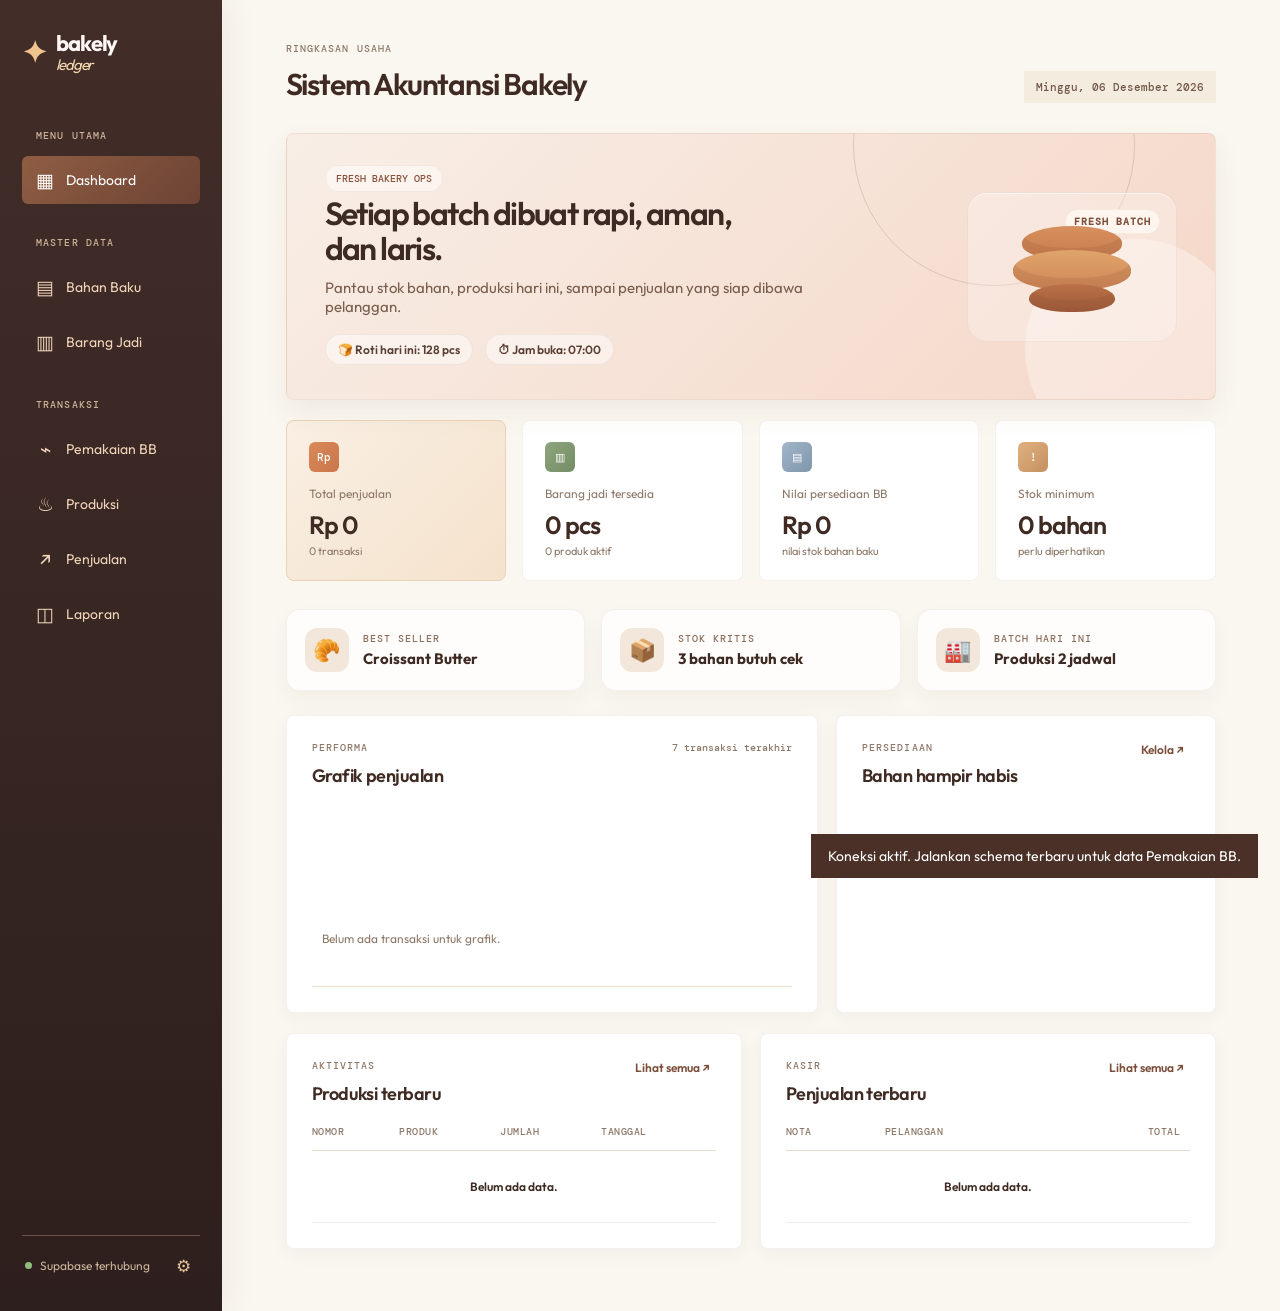
==== frontend/index.html @ c8864c06 "Rename index.html to frontend/index.html" ====
<!doctype html>
<html lang="id">
<head>
  <meta charset="utf-8"><meta name="viewport" content="width=device-width, initial-scale=1">
  <title>Bakely | Sistem Akuntansi Bakery</title>
  <link rel="preconnect" href="https://fonts.googleapis.com"><link rel="preconnect" href="https://fonts.gstatic.com" crossorigin>
  <link href="https://fonts.googleapis.com/css2?family=DM+Mono:wght@400;500&family=Outfit:wght@400;500;600;700&display=swap" rel="stylesheet">
  <link rel="stylesheet" href="/styles.css">
</head>
<body>
  <div class="shell">
    <aside class="sidebar">
      <div class="brand"><span class="brand-mark">✦</span><span>bakely<br><em>ledger</em></span></div>
      <p class="eyebrow">Menu utama</p>
      <nav class="nav-group"><button class="nav-item active" data-view="dashboard"><span>▦</span> Dashboard</button></nav>
      <p class="eyebrow nav-label">Master data</p>
      <nav class="nav-group"><button class="nav-item" data-view="bahan"><span>▤</span> Bahan Baku</button><button class="nav-item" data-view="produk"><span>▥</span> Barang Jadi</button></nav>
      <p class="eyebrow nav-label">Transaksi</p>
      <nav class="nav-group"><button class="nav-item" data-view="pemakaian"><span>⌁</span> Pemakaian BB</button><button class="nav-item" data-view="produksi"><span>♨</span> Produksi</button><button class="nav-item" data-view="penjualan"><span>↗</span> Penjualan</button><button class="nav-item" data-view="laporan"><span>◫</span> Laporan</button></nav>
      <div class="sidebar-foot"><span class="status-dot"></span><span id="connection-label">Menghubungkan...</span><button id="settings-button" title="Lihat koneksi">⚙</button></div>
    </aside>
    <main class="main-content">
      <header class="topbar"><div><p class="eyebrow" id="page-kicker">Ringkasan usaha</p><h1 id="page-title">Sistem Akuntansi Bakely</h1></div><div class="date-stamp" id="today"></div></header>

      <section id="dashboard-view" class="view active-view">
        <div class="hero-strip">
          <div class="hero-copy">
            <span class="tag">Fresh bakery ops</span>
            <h2>Setiap batch dibuat rapi, aman, dan laris.</h2>
            <p>Pantau stok bahan, produksi hari ini, sampai penjualan yang siap dibawa pelanggan.</p>
            <div class="hero-meta">
              <span>🍞 Roti hari ini: 128 pcs</span>
              <span>⏱ Jam buka: 07:00</span>
            </div>
          </div>
          <div class="hero-visual">
            <div class="mini-badge">Fresh batch</div>
            <div class="bread-illustration">
              <span class="bread-shape bread-top"></span>
              <span class="bread-shape bread-mid"></span>
              <span class="bread-shape bread-bottom"></span>
            </div>
          </div>
        </div>

        <div class="metric-grid">
          <article class="metric-card accent" data-view-link="penjualan"><div class="metric-icon">Rp</div><p>Total penjualan</p><strong id="sales-total">Rp 0</strong><small id="sales-count">0 transaksi</small></article>
          <article class="metric-card" data-view-link="produk"><div class="metric-icon mint">▥</div><p>Barang jadi tersedia</p><strong id="finished-total">0 pcs</strong><small id="product-count">0 produk aktif</small></article>
          <article class="metric-card" data-view-link="bahan"><div class="metric-icon blue">▤</div><p>Nilai persediaan BB</p><strong id="inventory-total">Rp 0</strong><small>nilai stok bahan baku</small></article>
          <article class="metric-card" data-view-link="bahan"><div class="metric-icon peach">!</div><p>Stok minimum</p><strong id="low-stock-count">0 bahan</strong><small>perlu diperhatikan</small></article>
        </div>

        <div class="feature-strip">
          <article class="feature-card warm" data-view-link="produk">
            <span class="feature-icon">🥐</span>
            <div><p>Best seller</p><strong>Croissant Butter</strong></div>
          </article>
          <article class="feature-card soft" data-view-link="bahan">
            <span class="feature-icon">📦</span>
            <div><p>Stok kritis</p><strong>3 bahan butuh cek</strong></div>
          </article>
          <article class="feature-card mint" data-view-link="produksi">
            <span class="feature-icon">🏭</span>
            <div><p>Batch hari ini</p><strong>Produksi 2 jadwal</strong></div>
          </article>
        </div>

        <div class="dashboard-grid"><section class="panel chart-panel"><div class="panel-heading"><div><p class="eyebrow">Performa</p><h3>Grafik penjualan</h3></div><span class="period-label">7 transaksi terakhir</span></div><div class="bar-chart" id="sales-chart"></div></section><section class="panel"><div class="panel-heading"><div><p class="eyebrow">Persediaan</p><h3>Bahan hampir habis</h3></div><button class="text-button" data-view-link="bahan">Kelola ↗</button></div><div id="low-stock-list" class="stock-list"><p class="empty-state">Memuat data...</p></div></section></div>
        <div class="dashboard-grid lower-grid"><section class="panel"><div class="panel-heading"><div><p class="eyebrow">Aktivitas</p><h3>Produksi terbaru</h3></div><button class="text-button" data-view-link="produksi">Lihat semua ↗</button></div><div class="table-wrap"><table><thead><tr><th>Nomor</th><th>Produk</th><th>Jumlah</th><th>Tanggal</th></tr></thead><tbody id="recent-production"></tbody></table></div></section><section class="panel"><div class="panel-heading"><div><p class="eyebrow">Kasir</p><h3>Penjualan terbaru</h3></div><button class="text-button" data-view-link="penjualan">Lihat semua ↗</button></div><div class="table-wrap"><table><thead><tr><th>Nota</th><th>Pelanggan</th><th class="align-right">Total</th></tr></thead><tbody id="recent-sales"></tbody></table></div></section></div>
      </section>

      <section id="bahan-view" class="view"><div class="section-heading"><div><p class="eyebrow">Master data</p><h2>Bahan baku</h2></div><button class="primary-button" data-open="material-modal">＋ Tambah bahan</button></div><section class="panel"><div class="table-wrap"><table><thead><tr><th>Nama bahan</th><th>Satuan</th><th>Stok</th><th>Minimum</th><th>Harga satuan</th><th>Status</th><th></th></tr></thead><tbody id="material-table"></tbody></table></div></section></section>
      <section id="produk-view" class="view"><div class="section-heading"><div><p class="eyebrow">Master data</p><h2>Barang jadi</h2></div><button class="primary-button" data-open="product-modal">＋ Tambah produk</button></div><section class="panel"><div class="table-wrap"><table><thead><tr><th>Kode</th><th>Nama produk</th><th>Harga jual</th><th>Stok</th><th>Status</th><th></th></tr></thead><tbody id="product-table"></tbody></table></div></section></section>
      <section id="pemakaian-view" class="view"><div class="section-heading"><div><p class="eyebrow">Transaksi</p><h2>Pemakaian bahan baku</h2></div><button class="primary-button" data-view-link="produksi">＋ Catat bersama produksi</button></div><section class="panel"><div class="table-wrap"><table><thead><tr><th>Produksi</th><th>Bahan baku</th><th>Jumlah terpakai</th><th>Tanggal</th></tr></thead><tbody id="usage-table"></tbody></table></div></section></section>
      <section id="produksi-view" class="view"><div class="section-heading"><div><p class="eyebrow">Transaksi</p><h2>Produksi</h2></div><button class="primary-button" data-open="production-modal">＋ Catat produksi</button></div><section class="panel"><div class="table-wrap"><table><thead><tr><th>Nomor</th><th>Barang jadi</th><th>Jumlah</th><th>Tanggal</th><th>Catatan</th></tr></thead><tbody id="production-table"></tbody></table></div></section></section>
      <section id="penjualan-view" class="view"><div class="section-heading"><div><p class="eyebrow">Transaksi</p><h2>Penjualan</h2></div><button class="primary-button" data-open="sale-modal">＋ Catat penjualan</button></div><section class="panel"><div class="table-wrap"><table><thead><tr><th>Nota</th><th>Pelanggan</th><th>Tanggal</th><th>Status</th><th class="align-right">Total</th></tr></thead><tbody id="sales-table"></tbody></table></div></section></section>

      <section id="laporan-view" class="view">
        <div class="section-heading">
          <div><p class="eyebrow">Analisis usaha</p><h2>Laporan</h2></div>
          <button class="primary-button" type="button" data-view-link="penjualan">Lihat penjualan</button>
        </div>

        <div class="report-grid">
          <article class="report-card accent" data-view-link="penjualan">
            <p>Total penjualan</p>
            <strong id="report-sales-total">Rp 0</strong>
            <small id="report-sales-count-detail">0 transaksi</small>
          </article>
          <article class="report-card" data-view-link="produksi">
            <p>Produksi</p>
            <strong id="report-production-total">0 pcs</strong>
            <small id="report-production-count">0 batch</small>
          </article>
          <article class="report-card" data-view-link="bahan">
            <p>Stok kritis</p>
            <strong id="report-low-stock-total">0 bahan</strong>
            <small>perlu restock</small>
          </article>
          <article class="report-card" data-view-link="produk">
            <p>Barang siap jual</p>
            <strong id="report-ready-product-total">0 pcs</strong>
            <small id="report-ready-product-label">stok tersedia</small>
          </article>
        </div>

        <div class="report-panels">
          <section class="panel">
            <div class="panel-heading">
              <div><p class="eyebrow">Ringkasan</p><h3>Penjualan terakhir</h3></div>
            </div>
            <div class="table-wrap">
              <table>
                <thead><tr><th>Nota</th><th>Pelanggan</th><th>Tanggal</th><th class="align-right">Total</th></tr></thead>
                <tbody id="report-sales-table"></tbody>
              </table>
            </div>
          </section>

          <section class="panel">
            <div class="panel-heading">
              <div><p class="eyebrow">Inventori</p><h3>Bahan baku perlu perhatian</h3></div>
            </div>
            <div class="table-wrap">
              <table>
                <thead><tr><th>Bahan</th><th>Stok</th><th>Minimum</th><th>Status</th></tr></thead>
                <tbody id="report-stock-table"></tbody>
              </table>
            </div>
          </section>
        </div>
      </section>
    </main>
  </div>
  <div class="modal-backdrop" id="material-modal"><form class="modal action-form"><button type="button" class="close-button" data-close-modal>×</button><p class="eyebrow">Master bahan</p><h2 id="material-modal-title">Tambah bahan baku</h2><input id="material-id" type="hidden"><label>Nama bahan<input id="material-name" required></label><div class="form-grid"><label>Satuan<input id="material-unit" value="kg" required></label><label>Stok awal<input id="material-stock" type="number" min="0" step="0.01" required></label><label>Stok minimum<input id="material-minimum" type="number" min="0" step="0.01" required></label><label>Harga satuan<input id="material-price" type="number" min="0" required></label></div><button class="primary-button" type="submit">Simpan bahan</button><p class="form-message"></p></form></div>
  <div class="modal-backdrop" id="product-modal"><form class="modal action-form"><button type="button" class="close-button" data-close-modal>×</button><p class="eyebrow">Master barang jadi</p><h2 id="product-modal-title">Tambah barang jadi</h2><input id="product-id" type="hidden"><label>Kode produk<input id="product-code" required></label><label>Nama produk<input id="product-name" required></label><div class="form-grid"><label>Harga jual<input id="product-price" type="number" min="0" required></label><label>Stok awal<input id="product-stock" type="number" min="0" required></label><label>Satuan<input id="product-unit" value="pcs" required></label></div><button class="primary-button" type="submit">Simpan produk</button><p class="form-message"></p></form></div>
  <div class="modal-backdrop" id="production-modal"><form class="modal action-form"><button type="button" class="close-button" data-close-modal>×</button><p class="eyebrow">Dapur produksi</p><h2>Catat produksi</h2><label>Nomor produksi<input id="production-number" required></label><label>Barang jadi<select id="production-product" required></select></label><label>Jumlah produksi<input id="production-amount" type="number" min="1" required></label><label>Catatan<input id="production-note"></label><div class="usage-box"><div class="panel-heading"><strong>Pemakaian bahan baku</strong><button class="text-button" type="button" id="add-usage">＋ Tambah baris</button></div><div id="usage-fields"></div></div><button class="primary-button" type="submit">Simpan produksi</button><p class="form-message"></p></form></div>
  <div class="modal-backdrop" id="sale-modal"><form class="modal action-form"><button type="button" class="close-button" data-close-modal>×</button><p class="eyebrow">Kasir</p><h2>Catat penjualan</h2><label>Nomor nota<input id="sale-number" required></label><label>Pelanggan<input id="sale-customer" value="Umum" required></label><div class="usage-box"><div class="panel-heading"><strong>Barang terjual</strong><button class="text-button" type="button" id="add-sale-item">＋ Tambah baris</button></div><div id="sale-fields"></div></div><button class="primary-button" type="submit">Simpan penjualan</button><p class="form-message"></p></form></div>
  <div class="modal-backdrop" id="sale-detail-modal"><div class="modal"><button type="button" class="close-button" data-close-modal>×</button><p class="eyebrow">Detail transaksi</p><h2 id="detail-sale-number">Detail penjualan</h2><p id="detail-sale-meta" class="modal-copy"></p><div class="table-wrap"><table><thead><tr><th>Produk</th><th>Qty</th><th>Harga</th><th class="align-right">Subtotal</th></tr></thead><tbody id="sale-detail-table"></tbody></table></div><div class="detail-total"><span>Total</span><strong id="detail-sale-total">Rp 0</strong></div></div></div>
  <div class="toast" id="toast"></div><script src="/app.js"></script>
</body>
</html>
---- styles.css ----
:root{--ink:#4a2d2b;--muted:#987b78;--line:#eadbd8;--paper:#fffaf9;--cream:#f8ecec;--orange:#d87388;--orange-dark:#a84961;--mint:#ead7d7;--peach:#f5d2d7;--brown:#573532;--shadow:0 14px 40px rgba(92,48,52,.09)}
*{box-sizing:border-box}body{margin:0;background:var(--paper);color:var(--ink);font-family:Outfit,sans-serif;font-size:14px}button,input{font:inherit}.shell{min-height:100vh;display:flex}.sidebar{width:245px;background:var(--brown);color:#fff7f5;padding:30px 20px;display:flex;flex-direction:column}.brand{display:flex;align-items:center;gap:10px;font-size:20px;font-weight:700;line-height:.85;letter-spacing:-.04em}.brand em{font-size:15px;font-weight:400;color:#f4b9c2}.brand-mark{color:#f29bac;font-size:28px}.eyebrow{color:var(--muted);font:500 10px 'DM Mono',monospace;letter-spacing:.11em;text-transform:uppercase;margin:0 0 10px}.sidebar .eyebrow{color:#d4a5a7;margin:58px 14px 14px}.nav-item{display:flex;align-items:center;gap:12px;border:0;background:none;color:#eac9ca;border-radius:8px;width:100%;padding:13px 14px;text-align:left;cursor:pointer;margin-bottom:4px}.nav-item span{font-size:19px;width:18px;text-align:center}.nav-item.active,.nav-item:hover{background:#75484a;color:#fff}.sidebar-foot{border-top:1px solid #805658;margin-top:auto;padding:18px 3px 0;display:flex;align-items:center;gap:8px;color:#e8bfc1;font-size:12px}.status-dot{height:7px;width:7px;background:#f29bac;border-radius:50%}.sidebar-foot button{margin-left:auto;border:0;background:none;color:#f2c8ca;cursor:pointer;font-size:17px}.main-content{max-width:1320px;width:100%;padding:40px 5.5vw}.topbar{display:flex;justify-content:space-between;align-items:flex-end;margin-bottom:38px}.topbar h1{font-size:27px;letter-spacing:-.04em;margin:0}.date-stamp{font:500 11px 'DM Mono',monospace;color:var(--muted)}.view{display:none}.view.active-view{display:block}.hero-strip{background:#f7dfe2;min-height:185px;padding:29px 34px;display:flex;justify-content:space-between;align-items:center;position:relative;overflow:hidden}.hero-strip:after{content:'';position:absolute;width:280px;height:280px;border:1px solid rgba(168,73,97,.2);border-radius:50%;right:80px;top:-130px}.tag{color:var(--orange-dark);font:500 10px 'DM Mono',monospace;text-transform:uppercase}.hero-strip h2{font-size:26px;max-width:420px;line-height:1.08;letter-spacing:-.04em;margin:12px 0 8px}.hero-strip p{color:#89666a;margin:0}.hero-badge{background:var(--orange);color:#fff4f5;padding:15px 19px;text-align:center;font:500 10px 'DM Mono',monospace;z-index:1}.hero-badge strong{font:700 20px Outfit}.metric-grid{display:grid;grid-template-columns:repeat(3,1fr);gap:14px;margin:22px 0 34px}.metric-card{border:1px solid var(--line);background:#fff;padding:20px 22px;min-height:142px}.metric-card.accent{background:#fcecef;border-color:#f2ccd3}.metric-card p{font-size:12px;color:var(--muted);margin:14px 0 8px}.metric-card strong{display:block;font-size:25px;letter-spacing:-.04em}.metric-card small{font-size:11px;color:var(--muted)}.metric-icon{background:var(--orange);color:#fff;width:30px;height:30px;display:grid;place-items:center;font:500 11px 'DM Mono',monospace}.metric-icon.mint{background:#b8838a}.metric-icon.peach{background:#c86e7b}.content-grid{display:grid;grid-template-columns:1.5fr 1fr;gap:20px}.panel{background:#fff;border:1px solid var(--line);padding:24px}.panel-heading,.section-heading{display:flex;justify-content:space-between;align-items:flex-start}.panel h3{font-size:18px;margin:0 0 20px;letter-spacing:-.03em}.text-button{border:0;background:none;color:var(--orange-dark);font-size:12px;cursor:pointer}.table-wrap{overflow-x:auto}table{border-collapse:collapse;width:100%;min-width:400px}th{text-align:left;color:var(--muted);font:500 10px 'DM Mono',monospace;text-transform:uppercase;letter-spacing:.05em;border-bottom:1px solid var(--line);padding:0 10px 12px 0}td{border-bottom:1px solid #f3e9e8;padding:15px 10px 15px 0;color:#65494a;font-size:13px}td:first-child{font-weight:600;color:var(--ink)}.align-right{text-align:right}.empty-state{text-align:center;color:var(--muted);padding:28px 5px}.stock-list{display:grid;gap:8px}.stock-item{display:flex;justify-content:space-between;align-items:center;border-bottom:1px solid #f3e9e8;padding:8px 0}.stock-name{font-weight:600}.stock-meta{font-size:11px;color:var(--muted);margin-top:3px}.stock-warning{color:var(--orange-dark);font:500 11px 'DM Mono',monospace}.section-heading{margin-bottom:24px;align-items:center}.section-heading h2{font-size:28px;letter-spacing:-.05em;margin:0}.primary-button{border:0;background:var(--orange);color:white;padding:11px 16px;cursor:pointer;font-weight:600}.primary-button:hover{background:var(--orange-dark)}.modal-backdrop{display:none;position:fixed;inset:0;background:rgba(74,45,43,.48);place-items:center;padding:20px;z-index:2}.modal-backdrop.visible{display:grid}.modal{background:var(--paper);width:min(440px,100%);padding:32px;position:relative;box-shadow:var(--shadow)}.modal h2{font-size:26px;margin:0 0 10px}.modal-copy{color:var(--muted);line-height:1.5;margin:0 0 24px}.modal label{display:block;font-size:12px;font-weight:600;margin:15px 0}.modal input{display:block;border:1px solid var(--line);padding:12px;width:100%;margin-top:7px;background:#fff;outline-color:var(--orange)}.modal .primary-button{width:100%;margin-top:12px}.close-button{position:absolute;right:16px;top:12px;border:0;background:none;font-size:24px;color:var(--muted);cursor:pointer}.form-message{color:var(--orange-dark);font-size:12px}.toast{position:fixed;right:22px;bottom:22px;background:var(--brown);color:white;padding:13px 17px;display:none}.toast.visible{display:block}
@media(max-width:850px){.sidebar{width:72px;padding:25px 10px}.brand{justify-content:center}.brand>span:last-child,.sidebar .eyebrow,.nav-item:not(.active)::after,.nav-item{font-size:0}.nav-item{justify-content:center;padding:13px 5px}.nav-item span{font-size:19px}.sidebar-foot{justify-content:center}.sidebar-foot span:not(.status-dot),.sidebar-foot button{display:none}.main-content{padding:28px 22px}.content-grid{grid-template-columns:1fr}.hero-strip h2{font-size:22px}.metric-grid{gap:8px}.metric-card{padding:15px}.metric-card strong{font-size:19px}.topbar h1{font-size:22px}}
@media(max-width:560px){.main-content{padding:25px 15px}.metric-grid{grid-template-columns:1fr}.hero-strip{padding:23px;min-height:190px}.hero-badge{align-self:flex-start}.topbar{display:block}.date-stamp{margin-top:12px}.section-heading{display:block}.section-heading .primary-button{margin-top:16px}}
.nav-label{margin-top:28px!important}.nav-group{display:grid;gap:3px}.dashboard-grid{display:grid;grid-template-columns:1.4fr 1fr;gap:20px;margin-bottom:20px}.lower-grid{grid-template-columns:1fr 1fr}.period-label{font:500 10px 'DM Mono',monospace;color:var(--muted)}.bar-chart{height:180px;display:flex;align-items:end;gap:14px;border-bottom:1px solid var(--line);padding:18px 5px 0}.bar-wrap{height:100%;flex:1;display:flex;flex-direction:column;justify-content:end;align-items:center;gap:8px}.bar{width:100%;max-width:34px;background:var(--orange);min-height:8px}.bar-wrap small{font:10px 'DM Mono',monospace;color:var(--muted)}.metric-grid{grid-template-columns:repeat(4,1fr)}.metric-icon.blue{background:#8399a8}.row-actions{white-space:nowrap;text-align:right}.row-actions button,.remove-row{border:0;background:none;color:var(--orange-dark);cursor:pointer;font-size:11px;margin-left:8px}.row-actions button:last-child{color:var(--muted)}.tag-muted{background:#eee9e1!important;color:var(--muted)!important}.modal select{display:block;border:1px solid var(--line);padding:12px;width:100%;margin-top:7px;background:#fff}.form-grid{display:grid;grid-template-columns:1fr 1fr;gap:0 12px}.usage-box{background:#f5f1e9;padding:14px;margin:14px 0}.usage-box .panel-heading{align-items:center;margin-bottom:10px}.dynamic-row{display:grid;grid-template-columns:1fr 100px 24px;gap:6px;margin-top:7px}.dynamic-row select,.dynamic-row input{width:100%;padding:9px;border:1px solid var(--line);background:#fff}.dynamic-row .remove-row{margin:0;padding:0}.modal{max-height:90vh;overflow:auto}@media(max-width:850px){.dashboard-grid,.lower-grid{grid-template-columns:1fr}.metric-grid{grid-template-columns:repeat(2,1fr)}}
:root{--ink:#3f2b23;--muted:#8d7868;--line:#e8ddce;--paper:#fcfaf5;--cream:#f4ecdf;--orange:#b86f47;--orange-dark:#895039;--mint:#d7dfca;--peach:#eed9b8;--brown:#4a3027;--shadow:0 14px 40px rgba(78,51,37,.09)}
body{background:#faf7f0}.sidebar{background:var(--brown)}.brand em{color:#e2b878}.brand-mark{color:#e2b878}.sidebar .eyebrow{color:#cdb39a}.nav-item{color:#dcc9b5}.nav-item.active,.nav-item:hover{background:#694638;color:#fffaf2}.sidebar-foot{border-color:#705044;color:#cdb39a}.sidebar-foot button{color:#e2c397}.status-dot{background:#e2b878}.hero-strip{background:#efe2d0}.hero-strip:after{border-color:rgba(137,80,57,.2)}.hero-strip p{color:#826d5a}.hero-badge{background:var(--orange);color:#fff7ee}.metric-card.accent{background:#f6ead8;border-color:#ead2b7}.metric-icon.mint{background:#879875}.metric-icon.peach{background:#cf9361}.metric-icon.blue{background:#87999a}.panel{box-shadow:0 8px 22px rgba(78,51,37,.035)}.bar{background:var(--orange)}.tag{color:var(--orange-dark)}.tag-muted{background:#eee8de!important;color:var(--muted)!important}.usage-box{background:#f5ede2}.toast{background:var(--brown)}
.table-link{border:0;background:none;color:var(--orange-dark);font-weight:600;padding:0;cursor:pointer}.table-link:hover{text-decoration:underline}.stock-ok{color:#6e8961;font:500 11px 'DM Mono',monospace}.stock-minimum{color:#b27a3d;font:500 11px 'DM Mono',monospace}.detail-total{display:flex;justify-content:space-between;border-top:1px solid var(--line);margin-top:18px;padding-top:16px;font-weight:600}.detail-total strong{color:var(--orange-dark)}
.sidebar{width:264px;padding:34px 22px;box-shadow:8px 0 28px rgba(78,51,37,.06)}.brand{font-size:22px;letter-spacing:-.05em}.brand-mark{font-size:30px}.main-content{max-width:1440px;padding:42px clamp(24px,5vw,76px)}.topbar{margin-bottom:30px}.topbar h1{font-size:30px;font-weight:600}.date-stamp{background:#f4ecdf;padding:9px 12px;color:#72594b}.hero-strip{border-radius:8px;padding:34px 38px;box-shadow:0 12px 28px rgba(132,86,52,.08)}.hero-strip h2{font-size:30px;font-weight:600}.hero-badge{border-radius:6px;box-shadow:0 8px 18px rgba(137,80,57,.18)}.metric-grid{gap:16px;margin:20px 0 28px}.metric-card{border-radius:8px;padding:21px 22px;transition:transform .18s ease,box-shadow .18s ease}.metric-card:hover{transform:translateY(-2px);box-shadow:0 10px 24px rgba(78,51,37,.08)}.metric-card strong{font-weight:600}.metric-icon{border-radius:6px}.dashboard-grid{gap:18px}.panel{border-radius:8px;padding:25px;box-shadow:0 5px 18px rgba(78,51,37,.045)}.panel h3{font-weight:600}.primary-button{border-radius:6px;box-shadow:0 5px 12px rgba(184,111,71,.16);transition:background .18s ease,transform .18s ease,box-shadow .18s ease}.primary-button:hover{transform:translateY(-1px);box-shadow:0 8px 17px rgba(184,111,71,.22)}.text-button,.row-actions button,.table-link{font-weight:600}.nav-item{border-radius:6px;transition:background .18s ease,color .18s ease;padding:12px 14px}.section-heading h2{font-weight:600}.modal{border-radius:8px}.modal input,.modal select{border-radius:5px}.bar-chart{padding-top:22px}.bar{border-radius:4px 4px 0 0;transition:opacity .18s ease,transform .18s ease}.bar:hover{opacity:.78;transform:scaleY(1.03);transform-origin:bottom}.empty-state{font-size:12px}

.hero-strip{background:linear-gradient(135deg,#f8eee6 0%,#f5d7c8 100%);position:relative;overflow:hidden;border:1px solid rgba(121,88,63,.08)}
.hero-strip:before{content:"";position:absolute;inset:auto -30px -60px auto;width:220px;height:220px;border-radius:50%;background:rgba(255,255,255,.32)}
.hero-copy{position:relative;z-index:1;max-width:640px}
.hero-copy h2{margin:10px 0 12px;font-size:32px;line-height:1.1;letter-spacing:-.05em;color:#3d2a22}
.hero-copy p{margin:0;color:#7a5f4e;max-width:540px;font-size:15px}
.hero-meta{display:flex;flex-wrap:wrap;gap:12px;margin-top:18px}
.hero-meta span{display:inline-flex;align-items:center;background:rgba(255,255,255,.45);backdrop-filter:blur(4px);color:#5a3f35;border:1px solid rgba(90,63,53,.07);padding:7px 12px;border-radius:999px;font-size:12px;font-weight:600}
.hero-visual{position:relative;z-index:1;display:flex;align-items:center;justify-content:center;width:210px;height:150px;background:rgba(255,255,255,.28);border:1px solid rgba(120,89,66,.08);border-radius:20px;box-shadow:inset 0 1px 0 rgba(255,255,255,.6)}
.mini-badge{position:absolute;top:16px;right:16px;background:#fff5ef;border:1px solid rgba(143,88,58,.08);color:#7c4f3b;font:600 10px 'DM Mono',monospace;letter-spacing:.1em;text-transform:uppercase;padding:5px 8px;border-radius:999px}
.bread-illustration{position:relative;width:130px;height:90px}
.bread-shape{position:absolute;left:50%;transform:translateX(-50%);display:block;border-radius:50% 50% 45% 45%;background:linear-gradient(180deg,#d7905d 0%,#c77b4f 100%);box-shadow:inset 0 -12px 0 rgba(126,73,42,.15)}
.bread-top{width:100px;height:34px;top:4px}
.bread-mid{width:118px;height:40px;top:28px;background:linear-gradient(180deg,#e0a56a 0%,#cf8558 100%)}
.bread-bottom{width:86px;height:28px;bottom:0;background:linear-gradient(180deg,#ba7147 0%,#9f5a3b 100%)}
.feature-strip{display:grid;grid-template-columns:repeat(3,1fr);gap:16px;margin:20px 0 24px}
.feature-card{display:flex;align-items:center;gap:14px;background:#fffdfb;border:1px solid rgba(132,91,58,.08);padding:18px 18px;border-radius:14px;box-shadow:0 10px 22px rgba(88,58,37,.04);cursor:pointer;transition:transform .18s ease, box-shadow .18s ease}
.feature-card:hover,.metric-card:hover,.report-card:hover{transform:translateY(-2px);box-shadow:0 12px 20px rgba(84,56,38,.08)}
.feature-card warm{background:#fff4ea}.feature-card soft{background:#fffaf2}.feature-card mint{background:#edf3ea}
.feature-icon{display:grid;place-items:center;width:44px;height:44px;border-radius:12px;background:#f3e7db;font-size:22px}
.feature-card p{margin:0 0 4px;color:#8a6d5d;font:500 10px 'DM Mono',monospace;letter-spacing:.1em;text-transform:uppercase}
.feature-card strong{color:#3d2a22;font-size:15px}
.report-grid{display:grid;grid-template-columns:repeat(4,1fr);gap:16px;margin:20px 0 22px}
.report-card{background:#fffdfb;border:1px solid rgba(126,94,72,.08);padding:18px 20px;border-radius:14px;cursor:pointer;transition:transform .18s ease, box-shadow .18s ease}
.report-card.accent{background:linear-gradient(135deg,#f9efe3 0%,#f8e1c7 100%)}
.report-card p{margin:0 0 6px;color:#8b6d59;font:500 10px 'DM Mono',monospace;letter-spacing:.12em;text-transform:uppercase}
.report-card strong{display:block;color:#2f221d;font-size:26px;letter-spacing:-.04em;margin-bottom:5px}
.report-card small{color:#7a604f}
.report-panels{display:grid;grid-template-columns:1.2fr 1fr;gap:18px}

@media(max-width:900px){
  .hero-strip{flex-direction:column;align-items:flex-start;gap:20px}
  .hero-visual{width:100%;max-width:240px}
  .feature-strip,.report-grid,.report-panels{grid-template-columns:1fr}
}

.sidebar{background:linear-gradient(180deg,#422d28 0%,#2d1f1d 100%)}
.brand-mark{color:#f1c38d}
.brand em{color:#f3d9b0}
.nav-item{color:#f0d4ba}.nav-item.active,.nav-item:hover{background:linear-gradient(135deg,#8f5d43,#6d4334);color:#fff}
.hero-strip .tag{background:rgba(255,255,255,.45);padding:6px 10px;border-radius:999px;border:1px solid rgba(125,93,70,.08)}
.metric-card.accent{background:linear-gradient(135deg,#f9efe3 0%,#f5e2cc 100%)}
.metric-icon{background:linear-gradient(135deg,#d9895a,#ca764a)}
.metric-icon.mint{background:linear-gradient(135deg,#8ea57d,#748d65)}
.metric-icon.blue{background:linear-gradient(135deg,#a2b6c9,#7e95ab)}
.metric-icon.peach{background:linear-gradient(135deg,#dfb180,#c68f60)}
.panel, .metric-card, .feature-card{border:1px solid rgba(119,86,67,.08)}
.primary-button{background:linear-gradient(135deg,#b86f47 0%,#8d523b 100%);color:#fff;border:none}
.text-button{color:#7c4f3b}
.table-link{color:#7a4d3d}
.sidebar-foot .status-dot{background:#79a267}
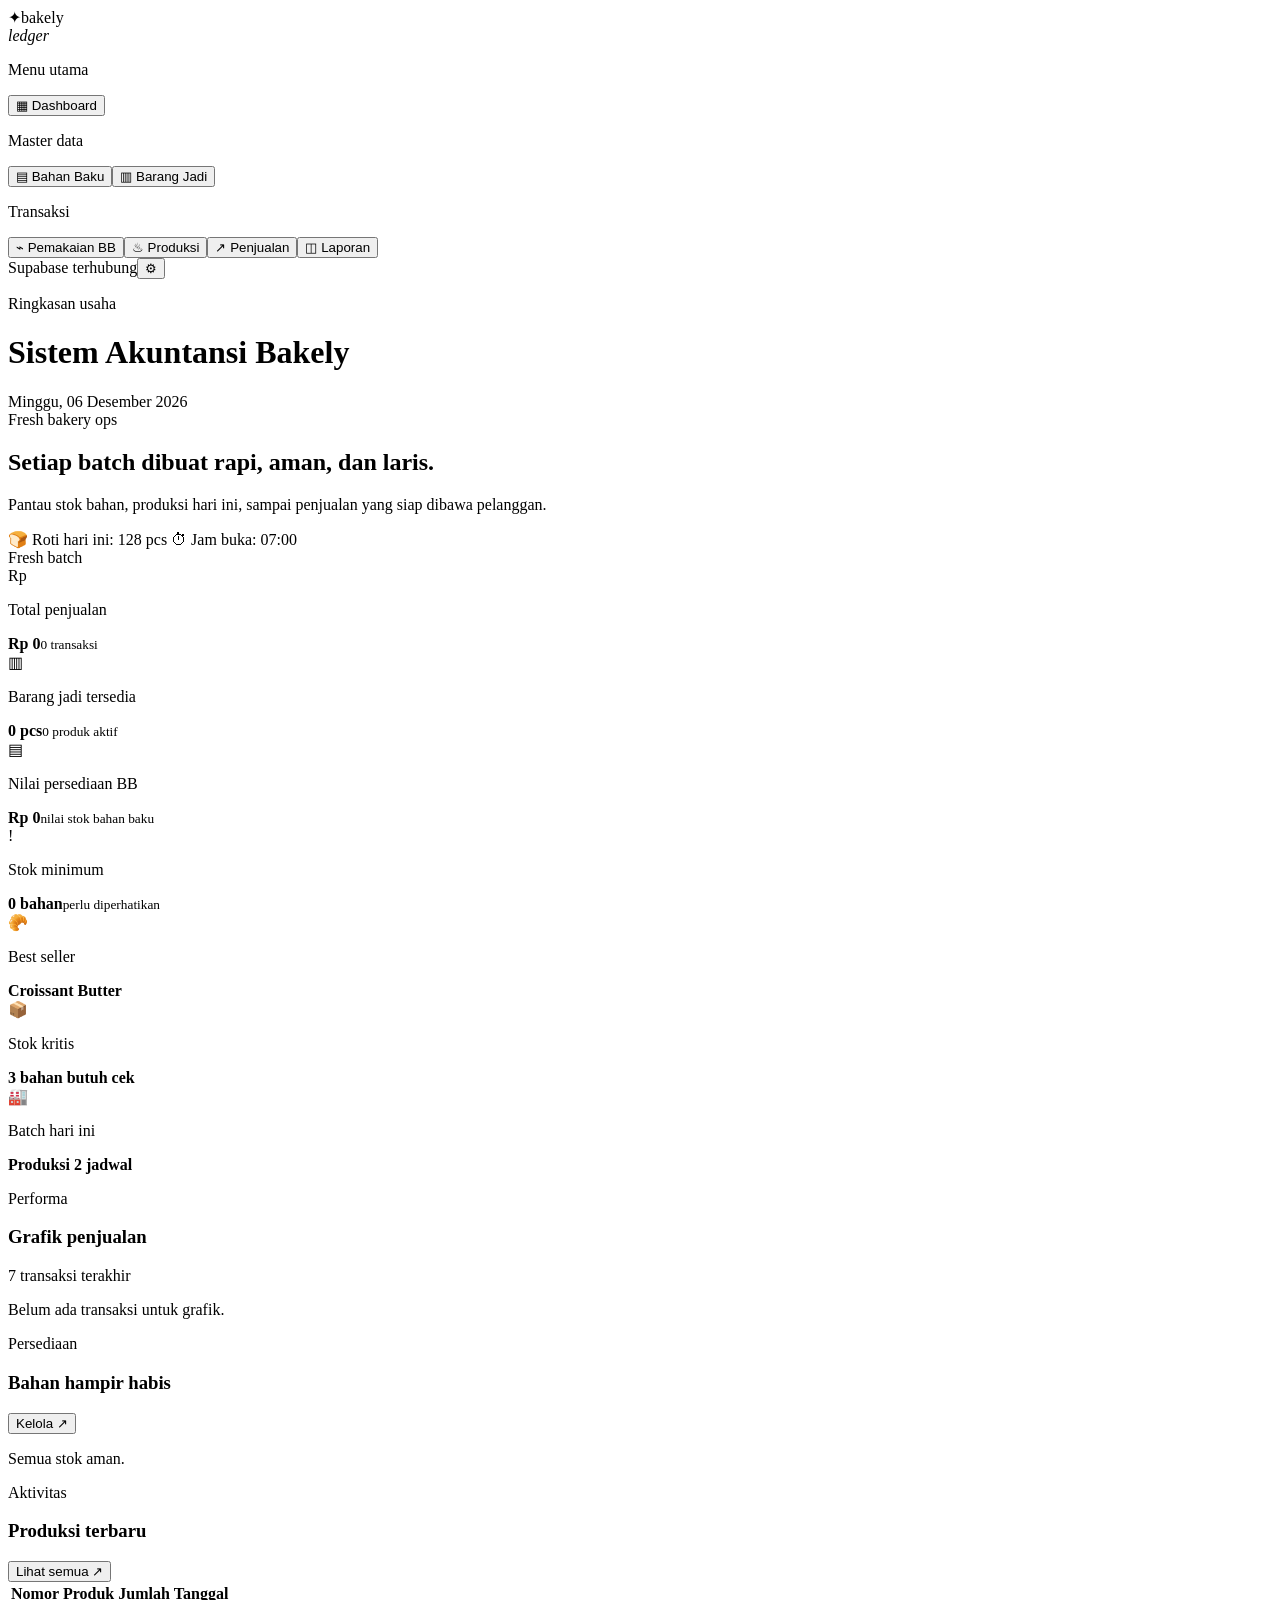
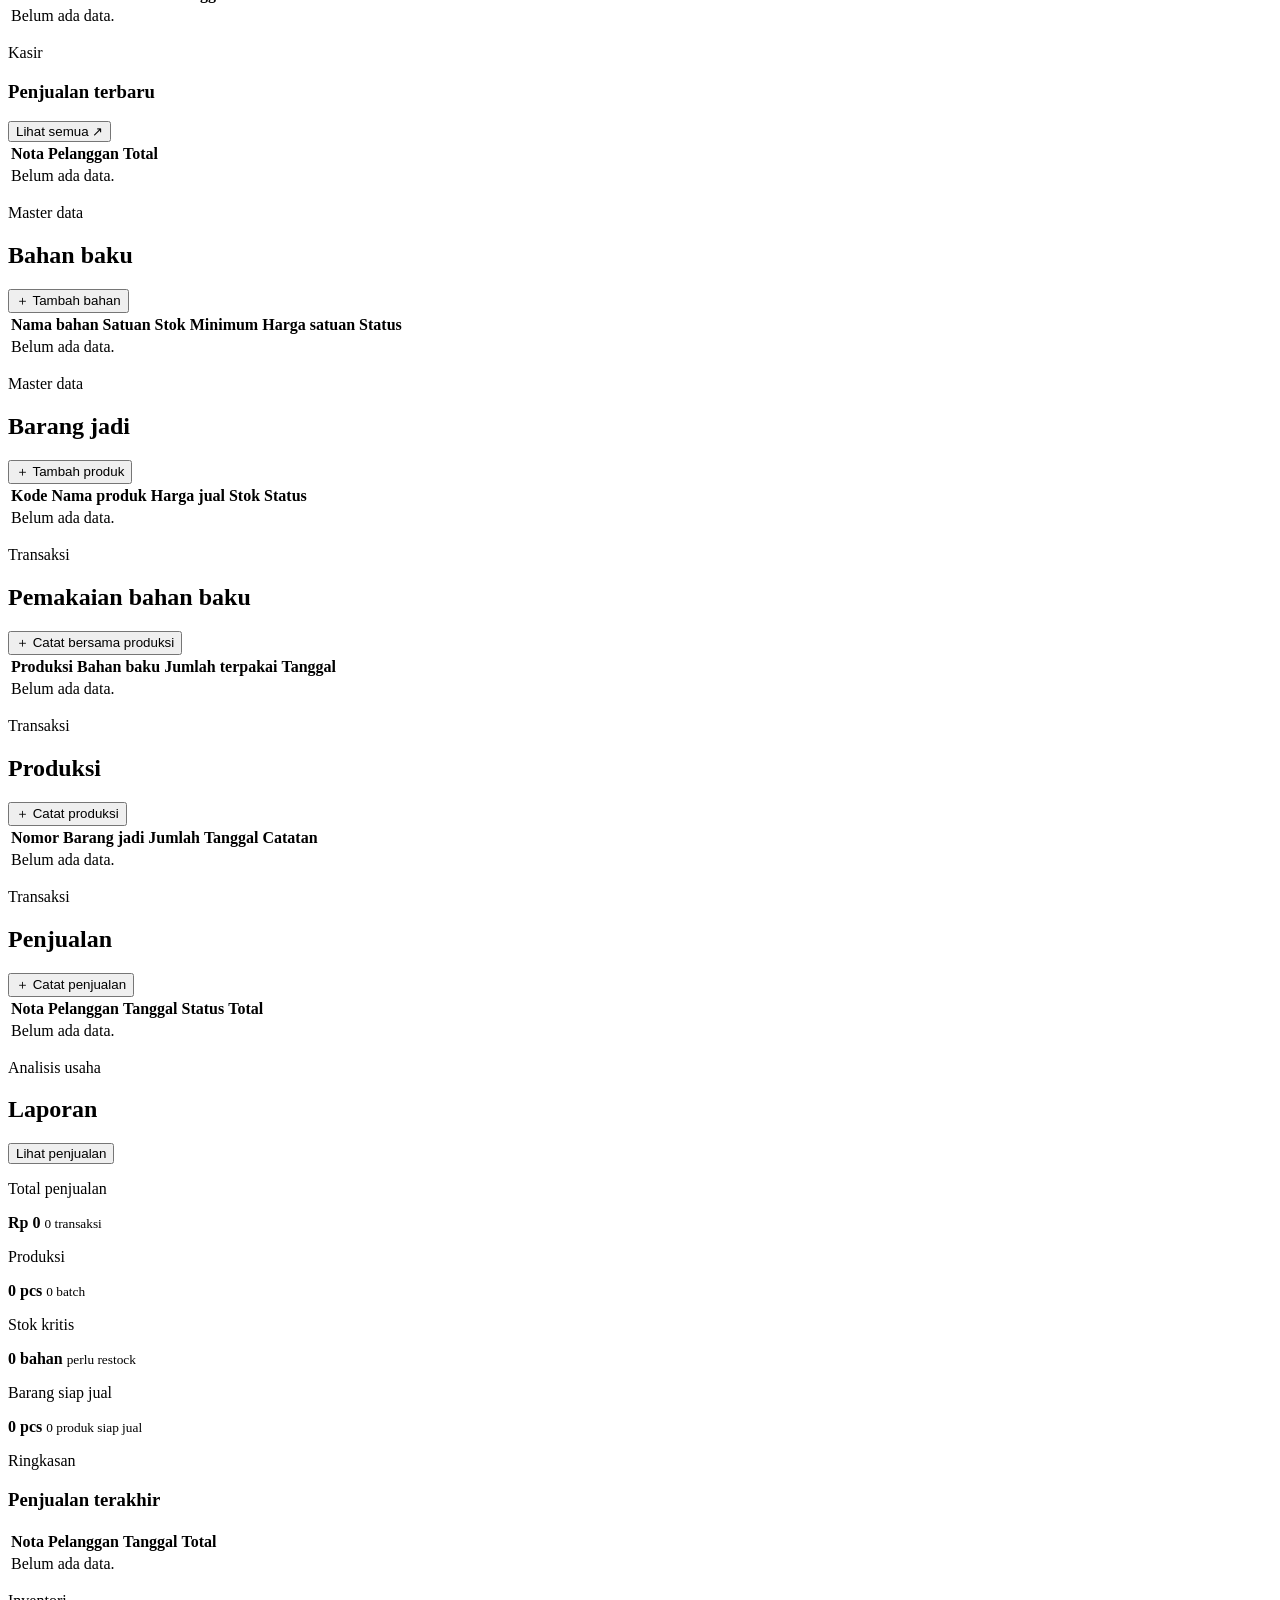
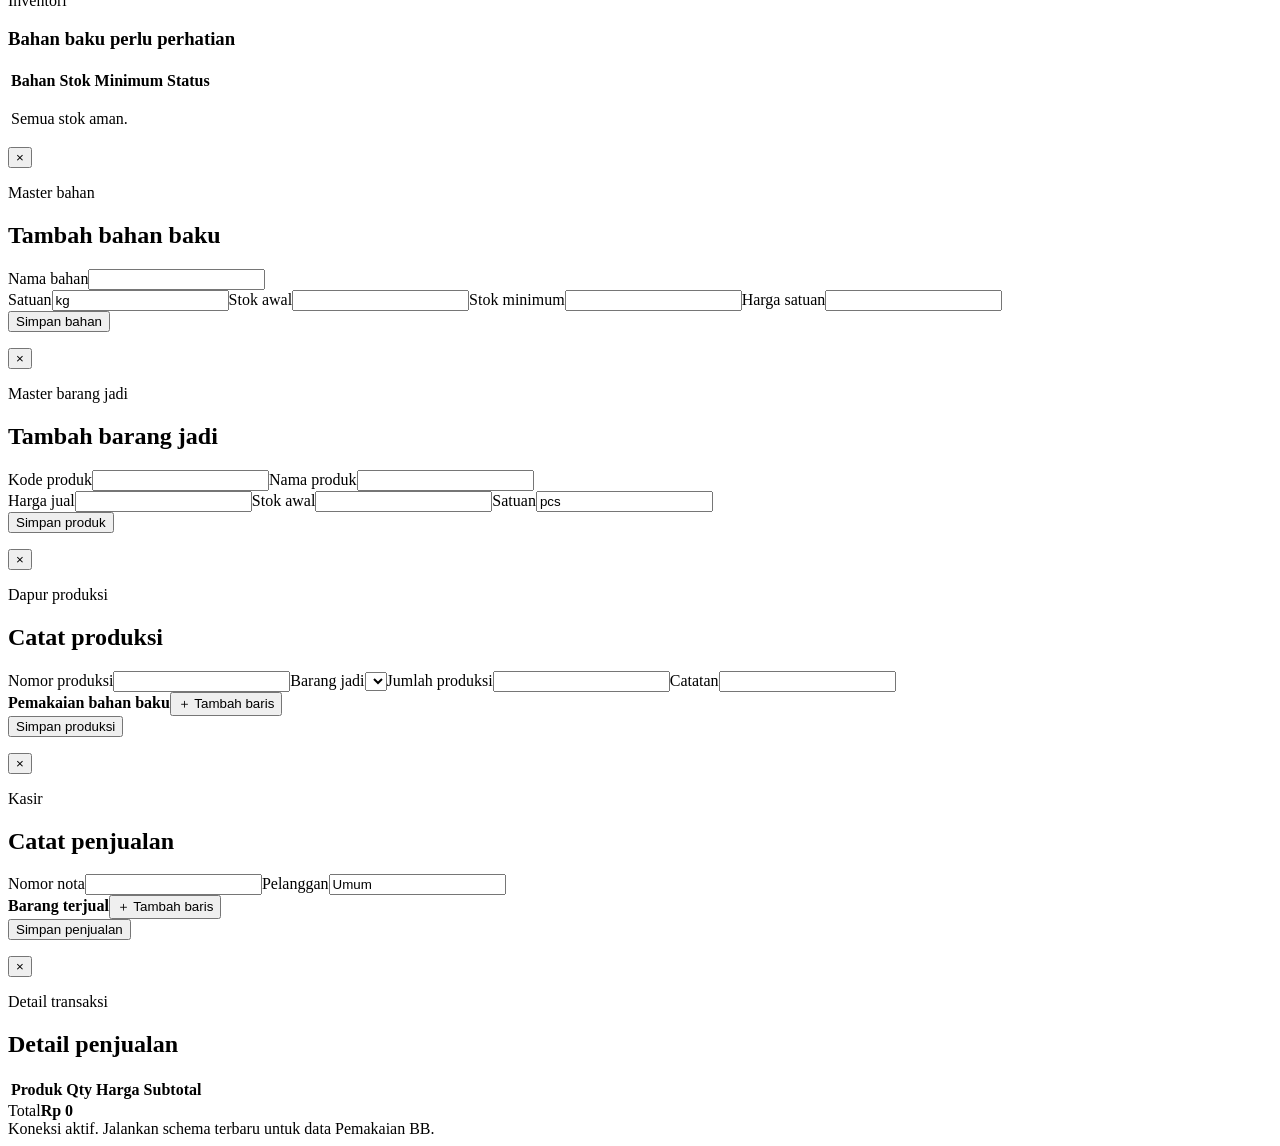
==== commit 4afebe15: "Update index.html" ====
--- a/frontend/index.html
+++ b/frontend/index.html
@@ -5,7 +5,7 @@
   <title>Bakely | Sistem Akuntansi Bakery</title>
   <link rel="preconnect" href="https://fonts.googleapis.com"><link rel="preconnect" href="https://fonts.gstatic.com" crossorigin>
   <link href="https://fonts.googleapis.com/css2?family=DM+Mono:wght@400;500&family=Outfit:wght@400;500;600;700&display=swap" rel="stylesheet">
-  <link rel="stylesheet" href="/styles.css">
+  <link rel="stylesheet" href="./style.css">
 </head>
 <body>
   <div class="shell">
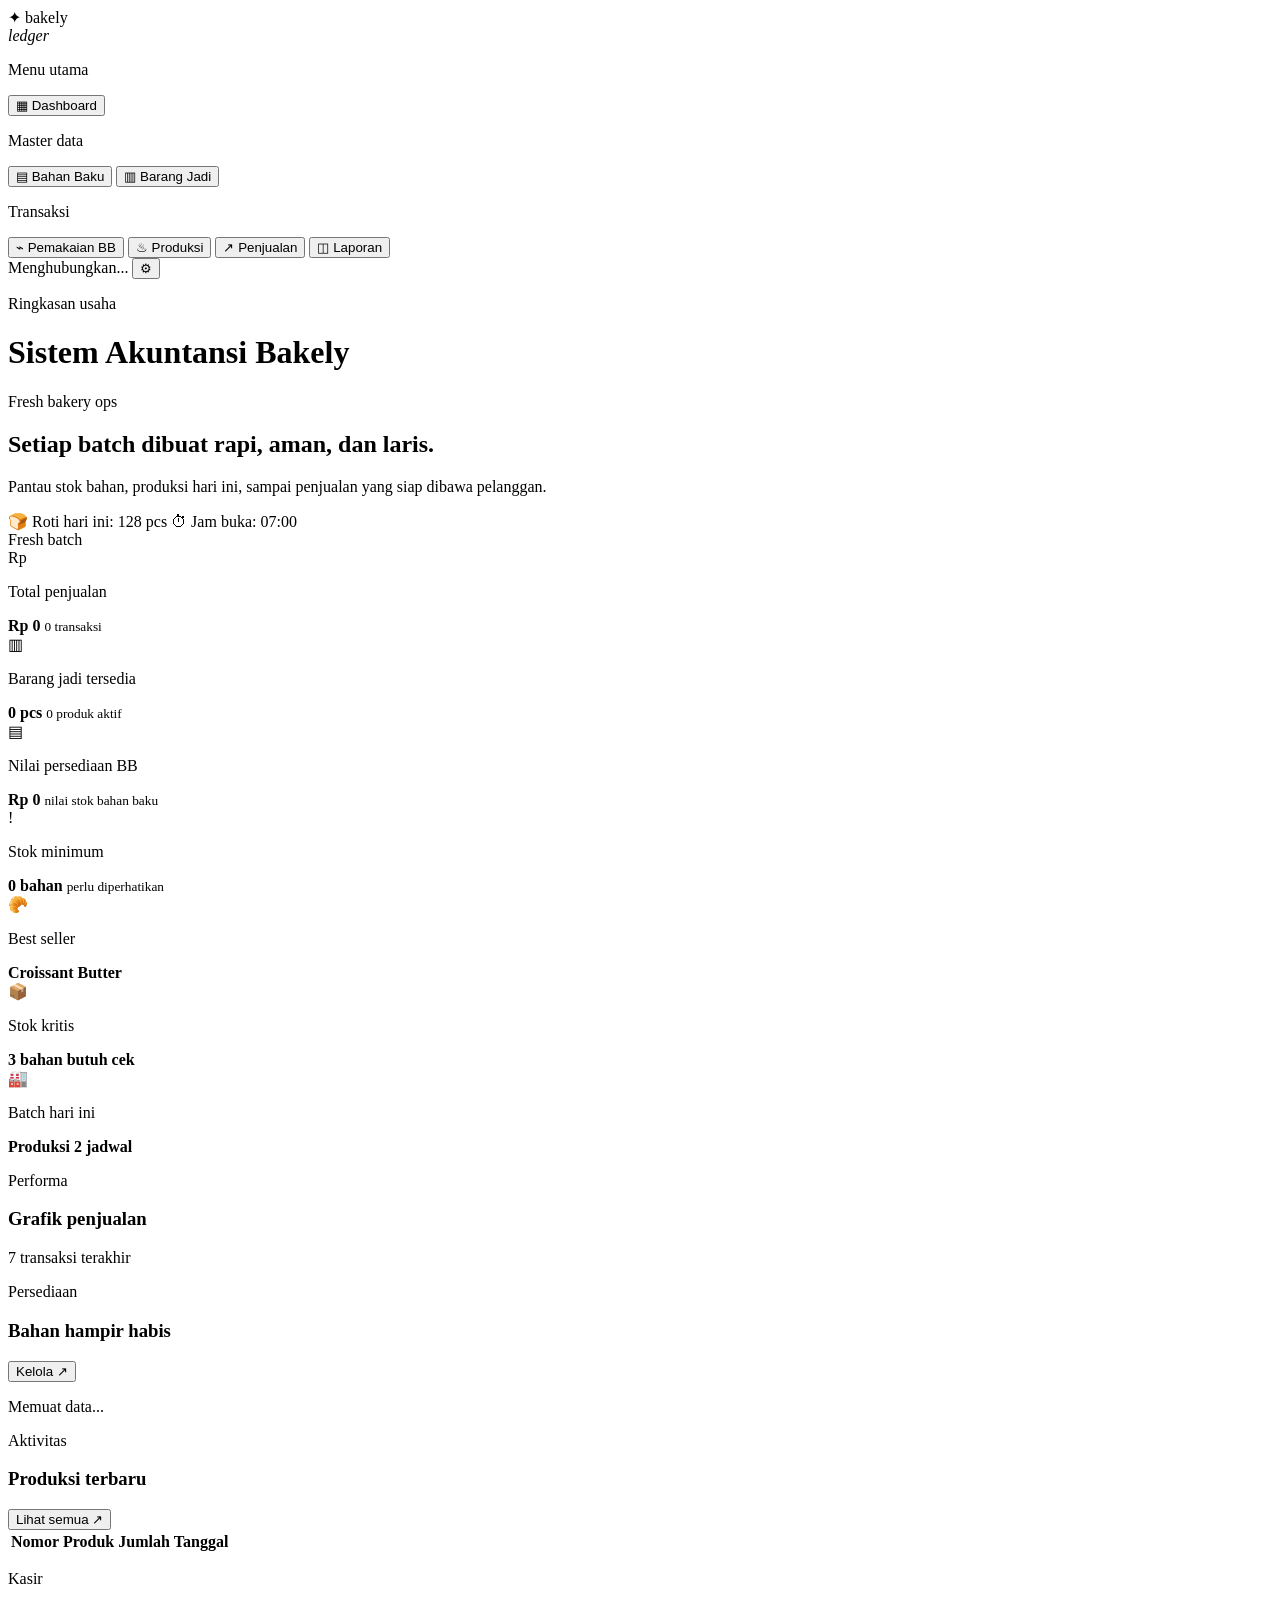
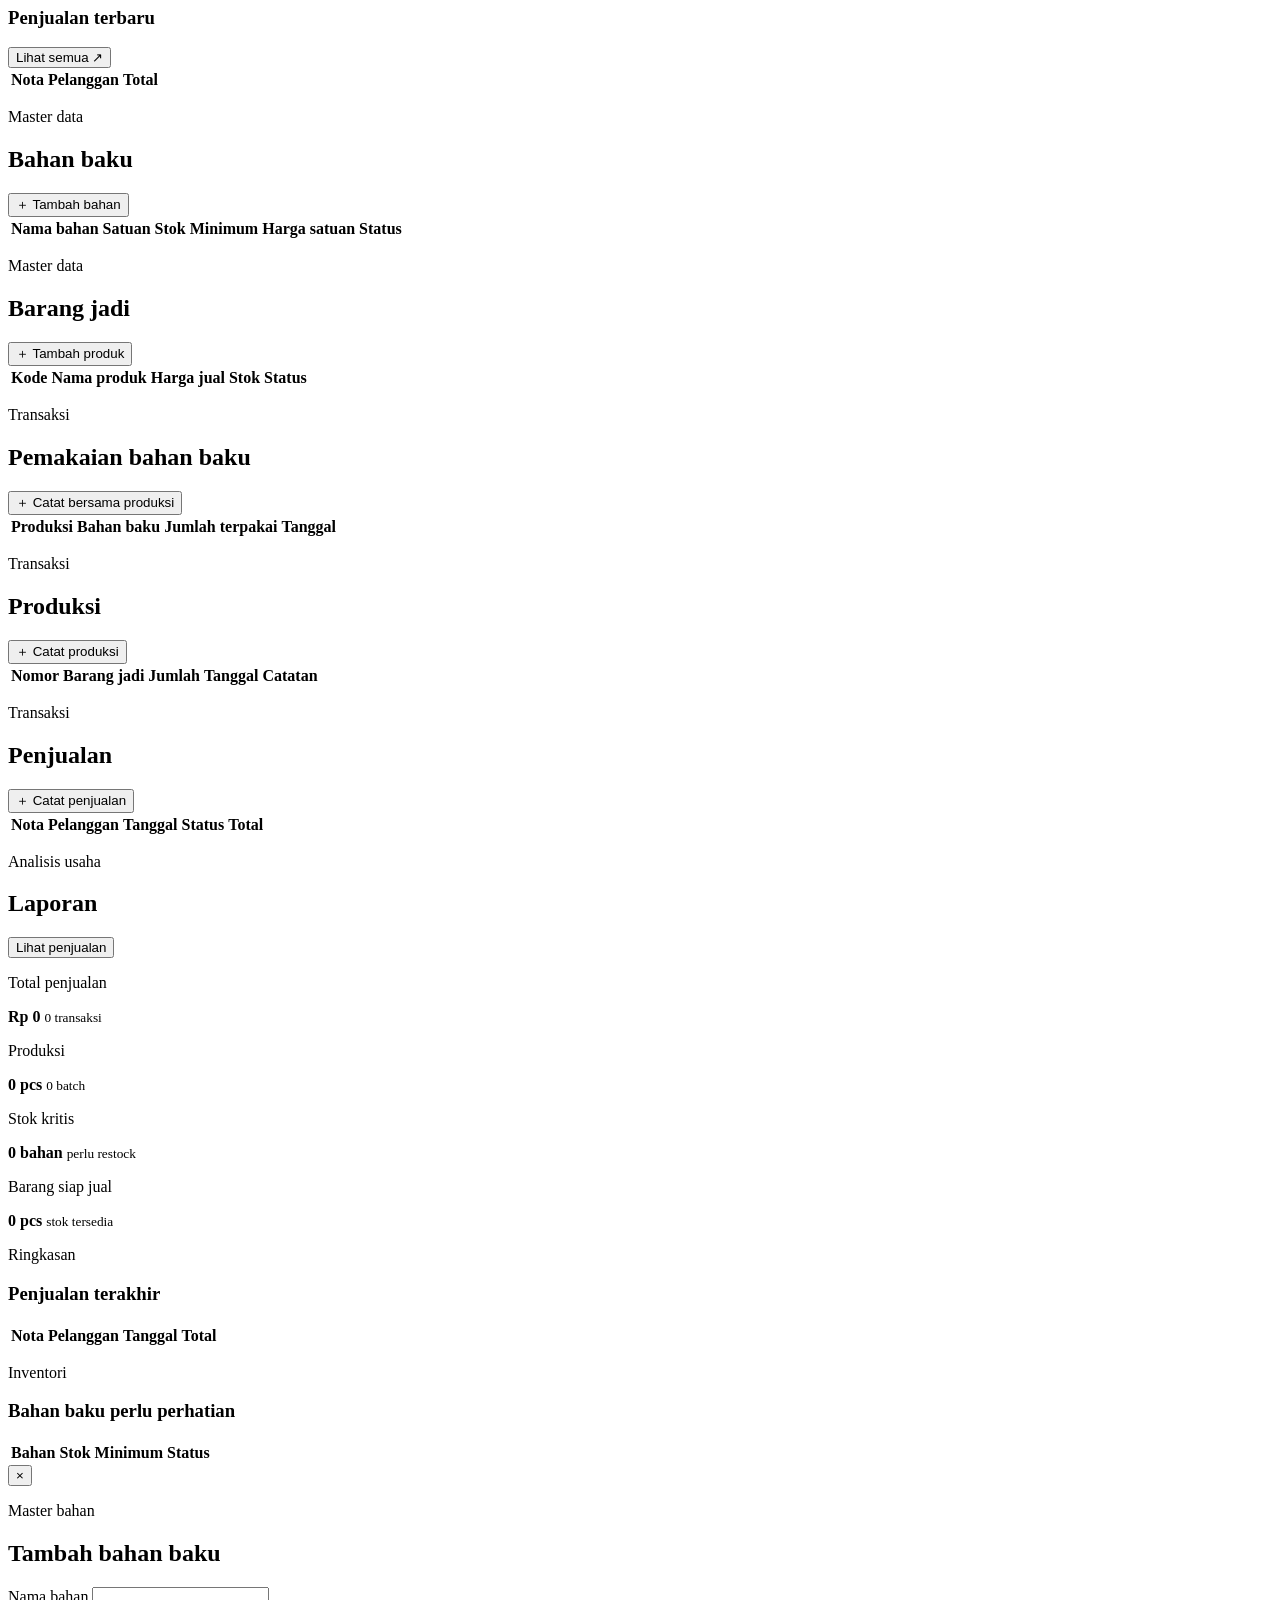
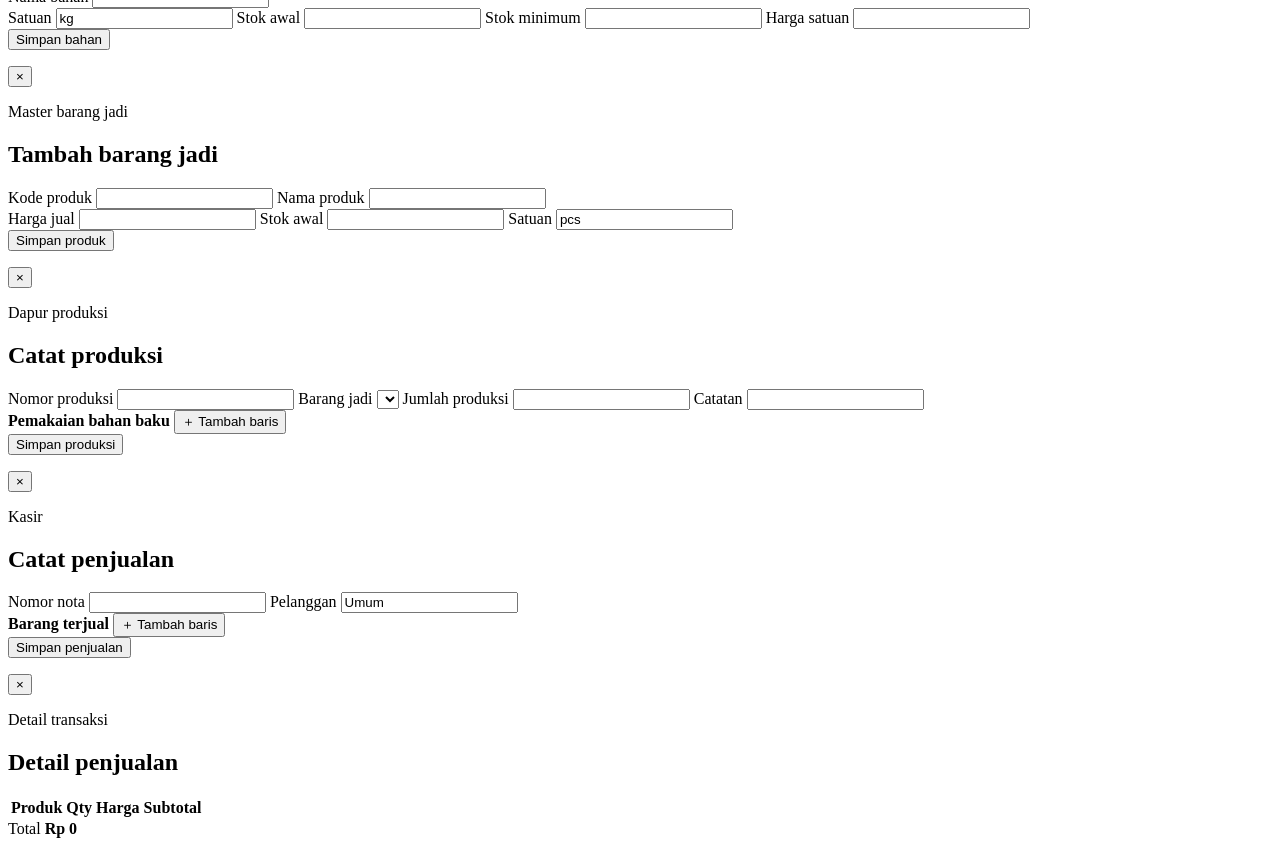
==== commit 487e33cb: "Update print statement from 'Hello' to 'Goodbye'" ====
--- a/frontend/index.html
+++ b/frontend/index.html
@@ -1,142 +1,977 @@
 <!doctype html>
 <html lang="id">
 <head>
-  <meta charset="utf-8"><meta name="viewport" content="width=device-width, initial-scale=1">
+  <meta charset="utf-8">
+  <meta name="viewport" content="width=device-width, initial-scale=1">
+
   <title>Bakely | Sistem Akuntansi Bakery</title>
-  <link rel="preconnect" href="https://fonts.googleapis.com"><link rel="preconnect" href="https://fonts.gstatic.com" crossorigin>
-  <link href="https://fonts.googleapis.com/css2?family=DM+Mono:wght@400;500&family=Outfit:wght@400;500;600;700&display=swap" rel="stylesheet">
+
+  <link rel="preconnect" href="https://fonts.googleapis.com">
+  <link rel="preconnect" href="https://fonts.gstatic.com" crossorigin>
+
+  <link
+    href="https://fonts.googleapis.com/css2?family=DM+Mono:wght@400;500&family=Outfit:wght@400;500;600;700&display=swap"
+    rel="stylesheet"
+  >
+
+  <!-- PENTING: nama file dan path harus sesuai -->
   <link rel="stylesheet" href="./style.css">
 </head>
+
 <body>
+
   <div class="shell">
+
+    <!-- SIDEBAR -->
     <aside class="sidebar">
-      <div class="brand"><span class="brand-mark">✦</span><span>bakely<br><em>ledger</em></span></div>
+
+      <div class="brand">
+        <span class="brand-mark">✦</span>
+        <span>
+          bakely<br>
+          <em>ledger</em>
+        </span>
+      </div>
+
       <p class="eyebrow">Menu utama</p>
-      <nav class="nav-group"><button class="nav-item active" data-view="dashboard"><span>▦</span> Dashboard</button></nav>
+
+      <nav class="nav-group">
+        <button class="nav-item active" data-view="dashboard">
+          <span>▦</span> Dashboard
+        </button>
+      </nav>
+
       <p class="eyebrow nav-label">Master data</p>
-      <nav class="nav-group"><button class="nav-item" data-view="bahan"><span>▤</span> Bahan Baku</button><button class="nav-item" data-view="produk"><span>▥</span> Barang Jadi</button></nav>
+
+      <nav class="nav-group">
+        <button class="nav-item" data-view="bahan">
+          <span>▤</span> Bahan Baku
+        </button>
+
+        <button class="nav-item" data-view="produk">
+          <span>▥</span> Barang Jadi
+        </button>
+      </nav>
+
       <p class="eyebrow nav-label">Transaksi</p>
-      <nav class="nav-group"><button class="nav-item" data-view="pemakaian"><span>⌁</span> Pemakaian BB</button><button class="nav-item" data-view="produksi"><span>♨</span> Produksi</button><button class="nav-item" data-view="penjualan"><span>↗</span> Penjualan</button><button class="nav-item" data-view="laporan"><span>◫</span> Laporan</button></nav>
-      <div class="sidebar-foot"><span class="status-dot"></span><span id="connection-label">Menghubungkan...</span><button id="settings-button" title="Lihat koneksi">⚙</button></div>
+
+      <nav class="nav-group">
+        <button class="nav-item" data-view="pemakaian">
+          <span>⌁</span> Pemakaian BB
+        </button>
+
+        <button class="nav-item" data-view="produksi">
+          <span>♨</span> Produksi
+        </button>
+
+        <button class="nav-item" data-view="penjualan">
+          <span>↗</span> Penjualan
+        </button>
+
+        <button class="nav-item" data-view="laporan">
+          <span>◫</span> Laporan
+        </button>
+      </nav>
+
+      <div class="sidebar-foot">
+        <span class="status-dot"></span>
+        <span id="connection-label">Menghubungkan...</span>
+        <button id="settings-button" title="Lihat koneksi">⚙</button>
+      </div>
+
     </aside>
+
+
+    <!-- MAIN -->
     <main class="main-content">
-      <header class="topbar"><div><p class="eyebrow" id="page-kicker">Ringkasan usaha</p><h1 id="page-title">Sistem Akuntansi Bakely</h1></div><div class="date-stamp" id="today"></div></header>
+
+      <header class="topbar">
+        <div>
+          <p class="eyebrow" id="page-kicker">Ringkasan usaha</p>
+          <h1 id="page-title">Sistem Akuntansi Bakely</h1>
+        </div>
+
+        <div class="date-stamp" id="today"></div>
+      </header>
+
+
+      <!-- ================= DASHBOARD ================= -->
 
       <section id="dashboard-view" class="view active-view">
+
         <div class="hero-strip">
+
           <div class="hero-copy">
             <span class="tag">Fresh bakery ops</span>
-            <h2>Setiap batch dibuat rapi, aman, dan laris.</h2>
-            <p>Pantau stok bahan, produksi hari ini, sampai penjualan yang siap dibawa pelanggan.</p>
+
+            <h2>
+              Setiap batch dibuat rapi, aman, dan laris.
+            </h2>
+
+            <p>
+              Pantau stok bahan, produksi hari ini, sampai penjualan
+              yang siap dibawa pelanggan.
+            </p>
+
             <div class="hero-meta">
               <span>🍞 Roti hari ini: 128 pcs</span>
               <span>⏱ Jam buka: 07:00</span>
             </div>
           </div>
+
           <div class="hero-visual">
             <div class="mini-badge">Fresh batch</div>
+
             <div class="bread-illustration">
               <span class="bread-shape bread-top"></span>
               <span class="bread-shape bread-mid"></span>
               <span class="bread-shape bread-bottom"></span>
             </div>
           </div>
-        </div>
-
+
+        </div>
+
+
+        <!-- METRIC -->
         <div class="metric-grid">
-          <article class="metric-card accent" data-view-link="penjualan"><div class="metric-icon">Rp</div><p>Total penjualan</p><strong id="sales-total">Rp 0</strong><small id="sales-count">0 transaksi</small></article>
-          <article class="metric-card" data-view-link="produk"><div class="metric-icon mint">▥</div><p>Barang jadi tersedia</p><strong id="finished-total">0 pcs</strong><small id="product-count">0 produk aktif</small></article>
-          <article class="metric-card" data-view-link="bahan"><div class="metric-icon blue">▤</div><p>Nilai persediaan BB</p><strong id="inventory-total">Rp 0</strong><small>nilai stok bahan baku</small></article>
-          <article class="metric-card" data-view-link="bahan"><div class="metric-icon peach">!</div><p>Stok minimum</p><strong id="low-stock-count">0 bahan</strong><small>perlu diperhatikan</small></article>
-        </div>
-
+
+          <article class="metric-card accent" data-view-link="penjualan">
+            <div class="metric-icon">Rp</div>
+            <p>Total penjualan</p>
+            <strong id="sales-total">Rp 0</strong>
+            <small id="sales-count">0 transaksi</small>
+          </article>
+
+          <article class="metric-card" data-view-link="produk">
+            <div class="metric-icon mint">▥</div>
+            <p>Barang jadi tersedia</p>
+            <strong id="finished-total">0 pcs</strong>
+            <small id="product-count">0 produk aktif</small>
+          </article>
+
+          <article class="metric-card" data-view-link="bahan">
+            <div class="metric-icon blue">▤</div>
+            <p>Nilai persediaan BB</p>
+            <strong id="inventory-total">Rp 0</strong>
+            <small>nilai stok bahan baku</small>
+          </article>
+
+          <article class="metric-card" data-view-link="bahan">
+            <div class="metric-icon peach">!</div>
+            <p>Stok minimum</p>
+            <strong id="low-stock-count">0 bahan</strong>
+            <small>perlu diperhatikan</small>
+          </article>
+
+        </div>
+
+
+        <!-- FEATURE -->
         <div class="feature-strip">
+
           <article class="feature-card warm" data-view-link="produk">
             <span class="feature-icon">🥐</span>
-            <div><p>Best seller</p><strong>Croissant Butter</strong></div>
-          </article>
+            <div>
+              <p>Best seller</p>
+              <strong>Croissant Butter</strong>
+            </div>
+          </article>
+
           <article class="feature-card soft" data-view-link="bahan">
             <span class="feature-icon">📦</span>
-            <div><p>Stok kritis</p><strong>3 bahan butuh cek</strong></div>
-          </article>
+            <div>
+              <p>Stok kritis</p>
+              <strong>3 bahan butuh cek</strong>
+            </div>
+          </article>
+
           <article class="feature-card mint" data-view-link="produksi">
             <span class="feature-icon">🏭</span>
-            <div><p>Batch hari ini</p><strong>Produksi 2 jadwal</strong></div>
-          </article>
-        </div>
-
-        <div class="dashboard-grid"><section class="panel chart-panel"><div class="panel-heading"><div><p class="eyebrow">Performa</p><h3>Grafik penjualan</h3></div><span class="period-label">7 transaksi terakhir</span></div><div class="bar-chart" id="sales-chart"></div></section><section class="panel"><div class="panel-heading"><div><p class="eyebrow">Persediaan</p><h3>Bahan hampir habis</h3></div><button class="text-button" data-view-link="bahan">Kelola ↗</button></div><div id="low-stock-list" class="stock-list"><p class="empty-state">Memuat data...</p></div></section></div>
-        <div class="dashboard-grid lower-grid"><section class="panel"><div class="panel-heading"><div><p class="eyebrow">Aktivitas</p><h3>Produksi terbaru</h3></div><button class="text-button" data-view-link="produksi">Lihat semua ↗</button></div><div class="table-wrap"><table><thead><tr><th>Nomor</th><th>Produk</th><th>Jumlah</th><th>Tanggal</th></tr></thead><tbody id="recent-production"></tbody></table></div></section><section class="panel"><div class="panel-heading"><div><p class="eyebrow">Kasir</p><h3>Penjualan terbaru</h3></div><button class="text-button" data-view-link="penjualan">Lihat semua ↗</button></div><div class="table-wrap"><table><thead><tr><th>Nota</th><th>Pelanggan</th><th class="align-right">Total</th></tr></thead><tbody id="recent-sales"></tbody></table></div></section></div>
+            <div>
+              <p>Batch hari ini</p>
+              <strong>Produksi 2 jadwal</strong>
+            </div>
+          </article>
+
+        </div>
+
+
+        <!-- CHART + LOW STOCK -->
+        <div class="dashboard-grid">
+
+          <section class="panel chart-panel">
+
+            <div class="panel-heading">
+              <div>
+                <p class="eyebrow">Performa</p>
+                <h3>Grafik penjualan</h3>
+              </div>
+
+              <span class="period-label">
+                7 transaksi terakhir
+              </span>
+            </div>
+
+            <div class="bar-chart" id="sales-chart"></div>
+
+          </section>
+
+
+          <section class="panel">
+
+            <div class="panel-heading">
+              <div>
+                <p class="eyebrow">Persediaan</p>
+                <h3>Bahan hampir habis</h3>
+              </div>
+
+              <button class="text-button" data-view-link="bahan">
+                Kelola ↗
+              </button>
+            </div>
+
+            <div id="low-stock-list" class="stock-list">
+              <p class="empty-state">Memuat data...</p>
+            </div>
+
+          </section>
+
+        </div>
+
+
+        <!-- AKTIVITAS -->
+        <div class="dashboard-grid lower-grid">
+
+          <section class="panel">
+
+            <div class="panel-heading">
+              <div>
+                <p class="eyebrow">Aktivitas</p>
+                <h3>Produksi terbaru</h3>
+              </div>
+
+              <button class="text-button" data-view-link="produksi">
+                Lihat semua ↗
+              </button>
+            </div>
+
+            <div class="table-wrap">
+
+              <table>
+                <thead>
+                  <tr>
+                    <th>Nomor</th>
+                    <th>Produk</th>
+                    <th>Jumlah</th>
+                    <th>Tanggal</th>
+                  </tr>
+                </thead>
+
+                <tbody id="recent-production"></tbody>
+              </table>
+
+            </div>
+
+          </section>
+
+
+          <section class="panel">
+
+            <div class="panel-heading">
+              <div>
+                <p class="eyebrow">Kasir</p>
+                <h3>Penjualan terbaru</h3>
+              </div>
+
+              <button class="text-button" data-view-link="penjualan">
+                Lihat semua ↗
+              </button>
+            </div>
+
+            <div class="table-wrap">
+
+              <table>
+                <thead>
+                  <tr>
+                    <th>Nota</th>
+                    <th>Pelanggan</th>
+                    <th class="align-right">Total</th>
+                  </tr>
+                </thead>
+
+                <tbody id="recent-sales"></tbody>
+              </table>
+
+            </div>
+
+          </section>
+
+        </div>
+
       </section>
 
-      <section id="bahan-view" class="view"><div class="section-heading"><div><p class="eyebrow">Master data</p><h2>Bahan baku</h2></div><button class="primary-button" data-open="material-modal">＋ Tambah bahan</button></div><section class="panel"><div class="table-wrap"><table><thead><tr><th>Nama bahan</th><th>Satuan</th><th>Stok</th><th>Minimum</th><th>Harga satuan</th><th>Status</th><th></th></tr></thead><tbody id="material-table"></tbody></table></div></section></section>
-      <section id="produk-view" class="view"><div class="section-heading"><div><p class="eyebrow">Master data</p><h2>Barang jadi</h2></div><button class="primary-button" data-open="product-modal">＋ Tambah produk</button></div><section class="panel"><div class="table-wrap"><table><thead><tr><th>Kode</th><th>Nama produk</th><th>Harga jual</th><th>Stok</th><th>Status</th><th></th></tr></thead><tbody id="product-table"></tbody></table></div></section></section>
-      <section id="pemakaian-view" class="view"><div class="section-heading"><div><p class="eyebrow">Transaksi</p><h2>Pemakaian bahan baku</h2></div><button class="primary-button" data-view-link="produksi">＋ Catat bersama produksi</button></div><section class="panel"><div class="table-wrap"><table><thead><tr><th>Produksi</th><th>Bahan baku</th><th>Jumlah terpakai</th><th>Tanggal</th></tr></thead><tbody id="usage-table"></tbody></table></div></section></section>
-      <section id="produksi-view" class="view"><div class="section-heading"><div><p class="eyebrow">Transaksi</p><h2>Produksi</h2></div><button class="primary-button" data-open="production-modal">＋ Catat produksi</button></div><section class="panel"><div class="table-wrap"><table><thead><tr><th>Nomor</th><th>Barang jadi</th><th>Jumlah</th><th>Tanggal</th><th>Catatan</th></tr></thead><tbody id="production-table"></tbody></table></div></section></section>
-      <section id="penjualan-view" class="view"><div class="section-heading"><div><p class="eyebrow">Transaksi</p><h2>Penjualan</h2></div><button class="primary-button" data-open="sale-modal">＋ Catat penjualan</button></div><section class="panel"><div class="table-wrap"><table><thead><tr><th>Nota</th><th>Pelanggan</th><th>Tanggal</th><th>Status</th><th class="align-right">Total</th></tr></thead><tbody id="sales-table"></tbody></table></div></section></section>
+
+      <!-- ================= BAHAN BAKU ================= -->
+
+      <section id="bahan-view" class="view">
+
+        <div class="section-heading">
+
+          <div>
+            <p class="eyebrow">Master data</p>
+            <h2>Bahan baku</h2>
+          </div>
+
+          <button class="primary-button" data-open="material-modal">
+            ＋ Tambah bahan
+          </button>
+
+        </div>
+
+        <section class="panel">
+
+          <div class="table-wrap">
+
+            <table>
+
+              <thead>
+                <tr>
+                  <th>Nama bahan</th>
+                  <th>Satuan</th>
+                  <th>Stok</th>
+                  <th>Minimum</th>
+                  <th>Harga satuan</th>
+                  <th>Status</th>
+                  <th></th>
+                </tr>
+              </thead>
+
+              <tbody id="material-table"></tbody>
+
+            </table>
+
+          </div>
+
+        </section>
+
+      </section>
+
+
+      <!-- ================= PRODUK ================= -->
+
+      <section id="produk-view" class="view">
+
+        <div class="section-heading">
+
+          <div>
+            <p class="eyebrow">Master data</p>
+            <h2>Barang jadi</h2>
+          </div>
+
+          <button class="primary-button" data-open="product-modal">
+            ＋ Tambah produk
+          </button>
+
+        </div>
+
+        <section class="panel">
+
+          <div class="table-wrap">
+
+            <table>
+
+              <thead>
+                <tr>
+                  <th>Kode</th>
+                  <th>Nama produk</th>
+                  <th>Harga jual</th>
+                  <th>Stok</th>
+                  <th>Status</th>
+                  <th></th>
+                </tr>
+              </thead>
+
+              <tbody id="product-table"></tbody>
+
+            </table>
+
+          </div>
+
+        </section>
+
+      </section>
+
+
+      <!-- ================= PEMAKAIAN ================= -->
+
+      <section id="pemakaian-view" class="view">
+
+        <div class="section-heading">
+
+          <div>
+            <p class="eyebrow">Transaksi</p>
+            <h2>Pemakaian bahan baku</h2>
+          </div>
+
+          <button class="primary-button" data-view-link="produksi">
+            ＋ Catat bersama produksi
+          </button>
+
+        </div>
+
+        <section class="panel">
+
+          <div class="table-wrap">
+
+            <table>
+
+              <thead>
+                <tr>
+                  <th>Produksi</th>
+                  <th>Bahan baku</th>
+                  <th>Jumlah terpakai</th>
+                  <th>Tanggal</th>
+                </tr>
+              </thead>
+
+              <tbody id="usage-table"></tbody>
+
+            </table>
+
+          </div>
+
+        </section>
+
+      </section>
+
+
+      <!-- ================= PRODUKSI ================= -->
+
+      <section id="produksi-view" class="view">
+
+        <div class="section-heading">
+
+          <div>
+            <p class="eyebrow">Transaksi</p>
+            <h2>Produksi</h2>
+          </div>
+
+          <button class="primary-button" data-open="production-modal">
+            ＋ Catat produksi
+          </button>
+
+        </div>
+
+        <section class="panel">
+
+          <div class="table-wrap">
+
+            <table>
+
+              <thead>
+                <tr>
+                  <th>Nomor</th>
+                  <th>Barang jadi</th>
+                  <th>Jumlah</th>
+                  <th>Tanggal</th>
+                  <th>Catatan</th>
+                </tr>
+              </thead>
+
+              <tbody id="production-table"></tbody>
+
+            </table>
+
+          </div>
+
+        </section>
+
+      </section>
+
+
+      <!-- ================= PENJUALAN ================= -->
+
+      <section id="penjualan-view" class="view">
+
+        <div class="section-heading">
+
+          <div>
+            <p class="eyebrow">Transaksi</p>
+            <h2>Penjualan</h2>
+          </div>
+
+          <button class="primary-button" data-open="sale-modal">
+            ＋ Catat penjualan
+          </button>
+
+        </div>
+
+        <section class="panel">
+
+          <div class="table-wrap">
+
+            <table>
+
+              <thead>
+                <tr>
+                  <th>Nota</th>
+                  <th>Pelanggan</th>
+                  <th>Tanggal</th>
+                  <th>Status</th>
+                  <th class="align-right">Total</th>
+                </tr>
+              </thead>
+
+              <tbody id="sales-table"></tbody>
+
+            </table>
+
+          </div>
+
+        </section>
+
+      </section>
+
+
+      <!-- ================= LAPORAN ================= -->
 
       <section id="laporan-view" class="view">
+
         <div class="section-heading">
-          <div><p class="eyebrow">Analisis usaha</p><h2>Laporan</h2></div>
-          <button class="primary-button" type="button" data-view-link="penjualan">Lihat penjualan</button>
-        </div>
+
+          <div>
+            <p class="eyebrow">Analisis usaha</p>
+            <h2>Laporan</h2>
+          </div>
+
+          <button
+            class="primary-button"
+            type="button"
+            data-view-link="penjualan"
+          >
+            Lihat penjualan
+          </button>
+
+        </div>
+
 
         <div class="report-grid">
+
           <article class="report-card accent" data-view-link="penjualan">
             <p>Total penjualan</p>
             <strong id="report-sales-total">Rp 0</strong>
             <small id="report-sales-count-detail">0 transaksi</small>
           </article>
+
           <article class="report-card" data-view-link="produksi">
             <p>Produksi</p>
             <strong id="report-production-total">0 pcs</strong>
             <small id="report-production-count">0 batch</small>
           </article>
+
           <article class="report-card" data-view-link="bahan">
             <p>Stok kritis</p>
             <strong id="report-low-stock-total">0 bahan</strong>
             <small>perlu restock</small>
           </article>
+
           <article class="report-card" data-view-link="produk">
             <p>Barang siap jual</p>
             <strong id="report-ready-product-total">0 pcs</strong>
             <small id="report-ready-product-label">stok tersedia</small>
           </article>
-        </div>
+
+        </div>
+
 
         <div class="report-panels">
+
           <section class="panel">
+
             <div class="panel-heading">
-              <div><p class="eyebrow">Ringkasan</p><h3>Penjualan terakhir</h3></div>
-            </div>
+              <div>
+                <p class="eyebrow">Ringkasan</p>
+                <h3>Penjualan terakhir</h3>
+              </div>
+            </div>
+
             <div class="table-wrap">
+
               <table>
-                <thead><tr><th>Nota</th><th>Pelanggan</th><th>Tanggal</th><th class="align-right">Total</th></tr></thead>
+
+                <thead>
+                  <tr>
+                    <th>Nota</th>
+                    <th>Pelanggan</th>
+                    <th>Tanggal</th>
+                    <th class="align-right">Total</th>
+                  </tr>
+                </thead>
+
                 <tbody id="report-sales-table"></tbody>
+
               </table>
-            </div>
+
+            </div>
+
           </section>
 
+
           <section class="panel">
+
             <div class="panel-heading">
-              <div><p class="eyebrow">Inventori</p><h3>Bahan baku perlu perhatian</h3></div>
-            </div>
+              <div>
+                <p class="eyebrow">Inventori</p>
+                <h3>Bahan baku perlu perhatian</h3>
+              </div>
+            </div>
+
             <div class="table-wrap">
+
               <table>
-                <thead><tr><th>Bahan</th><th>Stok</th><th>Minimum</th><th>Status</th></tr></thead>
+
+                <thead>
+                  <tr>
+                    <th>Bahan</th>
+                    <th>Stok</th>
+                    <th>Minimum</th>
+                    <th>Status</th>
+                  </tr>
+                </thead>
+
                 <tbody id="report-stock-table"></tbody>
+
               </table>
-            </div>
+
+            </div>
+
           </section>
-        </div>
+
+        </div>
+
       </section>
+
     </main>
+
   </div>
-  <div class="modal-backdrop" id="material-modal"><form class="modal action-form"><button type="button" class="close-button" data-close-modal>×</button><p class="eyebrow">Master bahan</p><h2 id="material-modal-title">Tambah bahan baku</h2><input id="material-id" type="hidden"><label>Nama bahan<input id="material-name" required></label><div class="form-grid"><label>Satuan<input id="material-unit" value="kg" required></label><label>Stok awal<input id="material-stock" type="number" min="0" step="0.01" required></label><label>Stok minimum<input id="material-minimum" type="number" min="0" step="0.01" required></label><label>Harga satuan<input id="material-price" type="number" min="0" required></label></div><button class="primary-button" type="submit">Simpan bahan</button><p class="form-message"></p></form></div>
-  <div class="modal-backdrop" id="product-modal"><form class="modal action-form"><button type="button" class="close-button" data-close-modal>×</button><p class="eyebrow">Master barang jadi</p><h2 id="product-modal-title">Tambah barang jadi</h2><input id="product-id" type="hidden"><label>Kode produk<input id="product-code" required></label><label>Nama produk<input id="product-name" required></label><div class="form-grid"><label>Harga jual<input id="product-price" type="number" min="0" required></label><label>Stok awal<input id="product-stock" type="number" min="0" required></label><label>Satuan<input id="product-unit" value="pcs" required></label></div><button class="primary-button" type="submit">Simpan produk</button><p class="form-message"></p></form></div>
-  <div class="modal-backdrop" id="production-modal"><form class="modal action-form"><button type="button" class="close-button" data-close-modal>×</button><p class="eyebrow">Dapur produksi</p><h2>Catat produksi</h2><label>Nomor produksi<input id="production-number" required></label><label>Barang jadi<select id="production-product" required></select></label><label>Jumlah produksi<input id="production-amount" type="number" min="1" required></label><label>Catatan<input id="production-note"></label><div class="usage-box"><div class="panel-heading"><strong>Pemakaian bahan baku</strong><button class="text-button" type="button" id="add-usage">＋ Tambah baris</button></div><div id="usage-fields"></div></div><button class="primary-button" type="submit">Simpan produksi</button><p class="form-message"></p></form></div>
-  <div class="modal-backdrop" id="sale-modal"><form class="modal action-form"><button type="button" class="close-button" data-close-modal>×</button><p class="eyebrow">Kasir</p><h2>Catat penjualan</h2><label>Nomor nota<input id="sale-number" required></label><label>Pelanggan<input id="sale-customer" value="Umum" required></label><div class="usage-box"><div class="panel-heading"><strong>Barang terjual</strong><button class="text-button" type="button" id="add-sale-item">＋ Tambah baris</button></div><div id="sale-fields"></div></div><button class="primary-button" type="submit">Simpan penjualan</button><p class="form-message"></p></form></div>
-  <div class="modal-backdrop" id="sale-detail-modal"><div class="modal"><button type="button" class="close-button" data-close-modal>×</button><p class="eyebrow">Detail transaksi</p><h2 id="detail-sale-number">Detail penjualan</h2><p id="detail-sale-meta" class="modal-copy"></p><div class="table-wrap"><table><thead><tr><th>Produk</th><th>Qty</th><th>Harga</th><th class="align-right">Subtotal</th></tr></thead><tbody id="sale-detail-table"></tbody></table></div><div class="detail-total"><span>Total</span><strong id="detail-sale-total">Rp 0</strong></div></div></div>
-  <div class="toast" id="toast"></div><script src="/app.js"></script>
+
+
+  <!-- ================= MODAL BAHAN ================= -->
+
+  <div class="modal-backdrop" id="material-modal">
+
+    <form class="modal action-form">
+
+      <button type="button" class="close-button" data-close-modal>
+        ×
+      </button>
+
+      <p class="eyebrow">Master bahan</p>
+
+      <h2 id="material-modal-title">
+        Tambah bahan baku
+      </h2>
+
+      <input id="material-id" type="hidden">
+
+      <label>
+        Nama bahan
+        <input id="material-name" required>
+      </label>
+
+      <div class="form-grid">
+
+        <label>
+          Satuan
+          <input id="material-unit" value="kg" required>
+        </label>
+
+        <label>
+          Stok awal
+          <input
+            id="material-stock"
+            type="number"
+            min="0"
+            step="0.01"
+            required
+          >
+        </label>
+
+        <label>
+          Stok minimum
+          <input
+            id="material-minimum"
+            type="number"
+            min="0"
+            step="0.01"
+            required
+          >
+        </label>
+
+        <label>
+          Harga satuan
+          <input
+            id="material-price"
+            type="number"
+            min="0"
+            required
+          >
+        </label>
+
+      </div>
+
+      <button class="primary-button" type="submit">
+        Simpan bahan
+      </button>
+
+      <p class="form-message"></p>
+
+    </form>
+
+  </div>
+
+
+  <!-- ================= MODAL PRODUK ================= -->
+
+  <div class="modal-backdrop" id="product-modal">
+
+    <form class="modal action-form">
+
+      <button type="button" class="close-button" data-close-modal>
+        ×
+      </button>
+
+      <p class="eyebrow">Master barang jadi</p>
+
+      <h2 id="product-modal-title">
+        Tambah barang jadi
+      </h2>
+
+      <input id="product-id" type="hidden">
+
+      <label>
+        Kode produk
+        <input id="product-code" required>
+      </label>
+
+      <label>
+        Nama produk
+        <input id="product-name" required>
+      </label>
+
+      <div class="form-grid">
+
+        <label>
+          Harga jual
+          <input
+            id="product-price"
+            type="number"
+            min="0"
+            required
+          >
+        </label>
+
+        <label>
+          Stok awal
+          <input
+            id="product-stock"
+            type="number"
+            min="0"
+            required
+          >
+        </label>
+
+        <label>
+          Satuan
+          <input id="product-unit" value="pcs" required>
+        </label>
+
+      </div>
+
+      <button class="primary-button" type="submit">
+        Simpan produk
+      </button>
+
+      <p class="form-message"></p>
+
+    </form>
+
+  </div>
+
+
+  <!-- ================= MODAL PRODUKSI ================= -->
+
+  <div class="modal-backdrop" id="production-modal">
+
+    <form class="modal action-form">
+
+      <button type="button" class="close-button" data-close-modal>
+        ×
+      </button>
+
+      <p class="eyebrow">Dapur produksi</p>
+
+      <h2>Catat produksi</h2>
+
+      <label>
+        Nomor produksi
+        <input id="production-number" required>
+      </label>
+
+      <label>
+        Barang jadi
+        <select id="production-product" required></select>
+      </label>
+
+      <label>
+        Jumlah produksi
+        <input
+          id="production-amount"
+          type="number"
+          min="1"
+          required
+        >
+      </label>
+
+      <label>
+        Catatan
+        <input id="production-note">
+      </label>
+
+      <div class="usage-box">
+
+        <div class="panel-heading">
+          <strong>Pemakaian bahan baku</strong>
+
+          <button
+            class="text-button"
+            type="button"
+            id="add-usage"
+          >
+            ＋ Tambah baris
+          </button>
+        </div>
+
+        <div id="usage-fields"></div>
+
+      </div>
+
+      <button class="primary-button" type="submit">
+        Simpan produksi
+      </button>
+
+      <p class="form-message"></p>
+
+    </form>
+
+  </div>
+
+
+  <!-- ================= MODAL PENJUALAN ================= -->
+
+  <div class="modal-backdrop" id="sale-modal">
+
+    <form class="modal action-form">
+
+      <button type="button" class="close-button" data-close-modal>
+        ×
+      </button>
+
+      <p class="eyebrow">Kasir</p>
+
+      <h2>Catat penjualan</h2>
+
+      <label>
+        Nomor nota
+        <input id="sale-number" required>
+      </label>
+
+      <label>
+        Pelanggan
+        <input id="sale-customer" value="Umum" required>
+      </label>
+
+      <div class="usage-box">
+
+        <div class="panel-heading">
+          <strong>Barang terjual</strong>
+
+          <button
+            class="text-button"
+            type="button"
+            id="add-sale-item"
+          >
+            ＋ Tambah baris
+          </button>
+        </div>
+
+        <div id="sale-fields"></div>
+
+      </div>
+
+      <button class="primary-button" type="submit">
+        Simpan penjualan
+      </button>
+
+      <p class="form-message"></p>
+
+    </form>
+
+  </div>
+
+
+  <!-- ================= DETAIL PENJUALAN ================= -->
+
+  <div class="modal-backdrop" id="sale-detail-modal">
+
+    <div class="modal">
+
+      <button type="button" class="close-button" data-close-modal>
+        ×
+      </button>
+
+      <p class="eyebrow">Detail transaksi</p>
+
+      <h2 id="detail-sale-number">
+        Detail penjualan
+      </h2>
+
+      <p id="detail-sale-meta" class="modal-copy"></p>
+
+      <div class="table-wrap">
+
+        <table>
+
+          <thead>
+            <tr>
+              <th>Produk</th>
+              <th>Qty</th>
+              <th>Harga</th>
+              <th class="align-right">Subtotal</th>
+            </tr>
+          </thead>
+
+          <tbody id="sale-detail-table"></tbody>
+
+        </table>
+
+      </div>
+
+      <div class="detail-total">
+        <span>Total</span>
+        <strong id="detail-sale-total">Rp 0</strong>
+      </div>
+
+    </div>
+
+  </div>
+
+
+  <div class="toast" id="toast"></div>
+
+
+  <!-- PENTING: nama file harus script.js -->
+  <script src="./script.js"></script>
+
 </body>
 </html>
